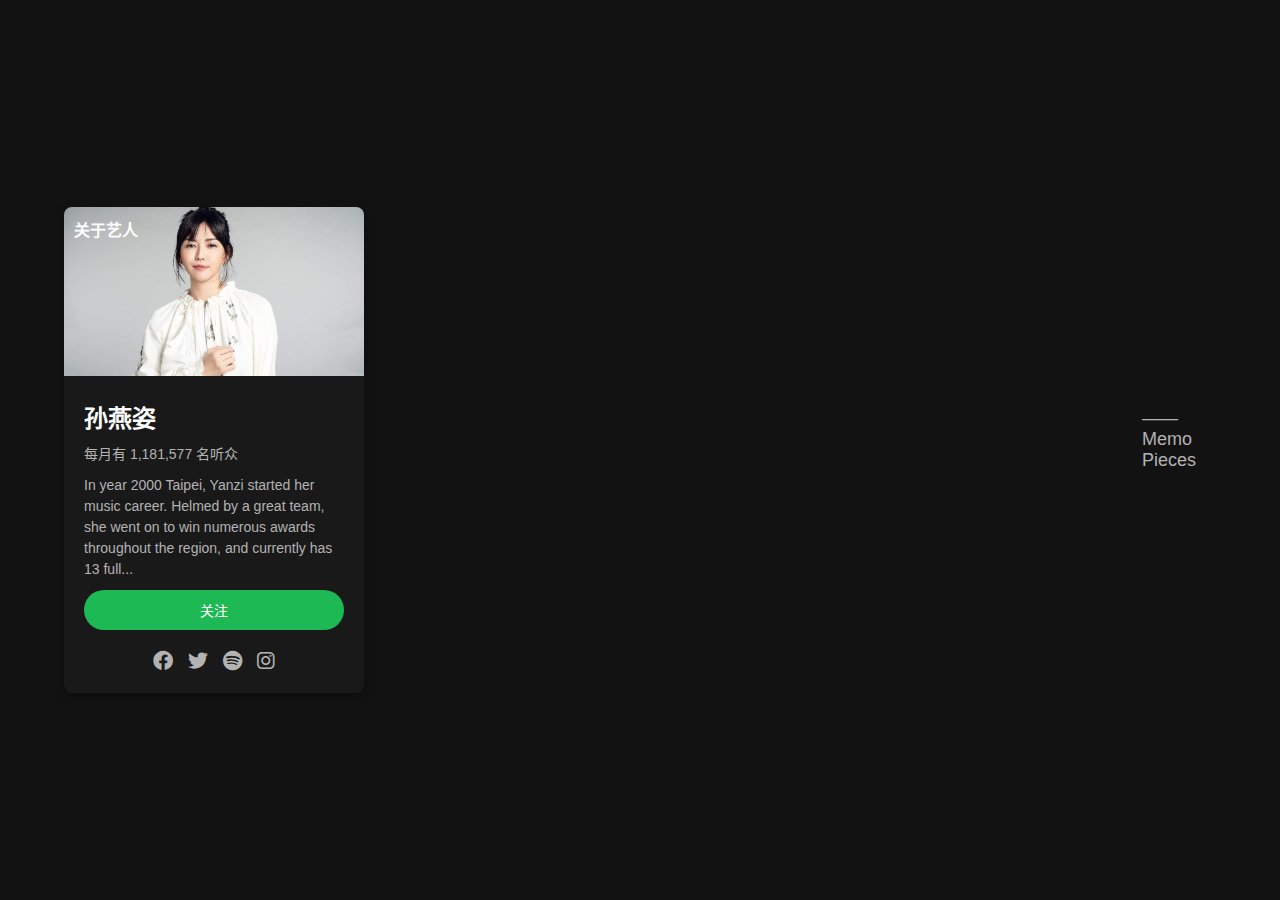
==== weather.html @ ee26a301 "Update weather.html" ====
<!DOCTYPE html>
<html lang="zh-CN">
<head>
    <meta charset="UTF-8">
    <meta name="viewport" content="width=device-width, initial-scale=1.0">
    <title>艺术家页面</title>
    
    <link rel="stylesheet" href="https://cdnjs.cloudflare.com/ajax/libs/font-awesome/6.0.0-beta3/css/all.min.css">
    <style>
        body {
            font-family: Arial, sans-serif;
            background-color: #121212;
            color: #ffffff;
            margin: 0;
            padding: 0;
            display: flex;
            justify-content: center;
            align-items: center;
            height: 100vh;
        }
        .container {
            display: flex;
            justify-content: space-between;
            align-items: center;
            width: 90%;
            max-width: 1200px;
        }
        .artist-card {
            background-color: rgba(28, 28, 28, 0.8);
            border-radius: 8px;
            overflow: hidden;
            width: 300px;
            box-shadow: 0 4px 12px rgba(0, 0, 0, 0.3);
            position: relative;
            font-size: 14px;
            transition: transform 0.3s ease, background-color 0.3s ease;
        }
        .artist-card img {
            width: 100%;
            height: auto;
            transition: opacity 0.3s ease;
        }
        .artist-card:hover img {
            opacity: 0.3;
        }
        .overlay {
            position: absolute;
            top: 10px;
            left: 10px;
            color: white;
            font-size: 16px;
            font-weight: bold;
        }
        .artist-card h2 {
            margin: 20px 0 0;
            padding: 0 20px;
            font-size: 24px;
        }
        .artist-card .listeners {
            margin: 10px 20px 0;
            font-size: 14px;
            line-height: 1.5;
            color: #b3b3b3;
        }
        .artist-card .description {
            margin: 10px 20px;
            font-size: 14px;
            line-height: 1.5;
            color: #b3b3b3;
        }
        .artist-card .follow-btn {
            display: block;
            margin: 10px 20px 20px;
            padding: 10px 0;
            background-color: #1db954;
            color: #fff;
            text-decoration: none;
            border-radius: 25px;
            text-align: center;
            transition: background-color 0.3s;
        }
        .artist-card .follow-btn:hover {
            background-color: #17a74a;
        }
        .social-media {
            display: flex;
            justify-content: center;
            gap: 15px;
            margin-bottom: 20px;
        }
        .social-media a {
            color: #b3b3b3;
            text-decoration: none;
            font-size: 20px;
            transition: color 0.3s;
        }
        .social-media a:hover {
            color: #fff;
        }
        .quote {
            font-size: 24px;
            font-weight: bold;
            padding: 0 20px;
            display: flex;
            flex-direction: column;
            align-items: flex-start;
            position: relative;
        }
        .quote::before {
            content: '';
            width: 30px;
            height: 30px;
            background-image: url(https://cdn.upstairs.cn/blockquote.svg);
            display: inline-block;
            margin: 0;
        }
        .quote::after {
            content: '——Memo Pieces';
            display: block;
            font-size: 18px;
            font-weight: normal;
            margin-top: 10px;
            color: #b3b3b3;
            position: absolute;
            right: 20px;
            bottom: 0;
        }
        @media (max-width: 768px) {
            .container {
                flex-direction: column;
                align-items: center;
                text-align: center;
            }
            .quote {
                margin-top: 2em;
                align-items: left;
            }
        }
        .memos {
            margin-bottom:0.5em;
            width: 100%;
            font-weight: 1000;
        }
        .memos ul {
            list-style-type: none;
            padding-left: 0;
        }
        .load-btn.button-load, .tag-span, .resource-wrapper, .memos__userinfo {
            display: none;
        }
        .quote ul {
            list-style-type: none;
            text-align: left;
        }
    </style>
</head>
<body>
    <div class="container">
        <div class="artist-card">
            <img src="artist-image.jpg" alt="孙燕姿">
            <div class="overlay">关于艺人</div>
            <h2>孙燕姿</h2>
            <p class="listeners">每月有 1,181,577 名听众</p>
            <p class="description">In year 2000 Taipei, Yanzi started her music career. Helmed by a great team, she went on to win numerous awards throughout the region, and currently has 13 full...</p>
            <a href="#" class="follow-btn">关注</a>
            <div class="social-media">
                <a href="https://facebook.com" target="_blank"><i class="fab fa-facebook"></i></a>
                <a href="https://twitter.com" target="_blank"><i class="fab fa-twitter"></i></a>
                <a href="https://douban.com" target="_blank"><i class="fab fa-spotify"></i></a>
                <a href="https://instagram.com" target="_blank"><i class="fab fa-instagram"></i></a>
            </div>
        </div>
        <div class="quote">
            <div id="memos" class="memos">
                <!-- Memos Container -->
            </div>
        </div>
    </div>

    <!-- Your Memos API -->
    <script type="text/javascript">
        var memos = {
            host: 'https://life.upstairs.cn/',  // Your Memos, with '/' end.
            limit: '1',  // Pagination to show.
            creatorId: '101',  // The old instance is 101, and the new instance is 1. 
            domId: '#memos',  // Default #memos.
            username: 'ztshia',  // You can customize the display ID that is not related to memos.
            name: 'Kioto',  // You can customize the displayed full name, that is not related to memos.
        }
    </script>
    <script type="text/javascript" src="assets/js/lazyload.min.js?v=17.8.3"></script>
    <script type="text/javascript" src="assets/js/marked.min.js?v=4.2.2"></script>
    <script type="text/javascript" src="assets/js/view-image.min.js"></script>
    <!-- <script type="text/javascript" src="assets/js/pangu.min.js?v=4.0.7"></script> -->
    <script type="text/javascript" src="assets/js/moment.min.js?v=2.29.4"></script>
    <script type="text/javascript" src="assets/js/moment.twitter.js"></script>
    <script type="text/javascript" src="assets/js/APlayer.min.js"></script>
    <script type="text/javascript" src="assets/js/Meting.min.js"></script>
    <script type="text/javascript" src="assets/js/highlight.min.js"></script>
    <script type="text/javascript" src="assets/js/main.js"></script>
    <script type="text/javascript" src="assets/js/custom.js"></script>
    <script type="text/javascript" src="assets/js/baidu.js"></script>
    <script>hljs.highlightAll();</script>
</body>
</html>
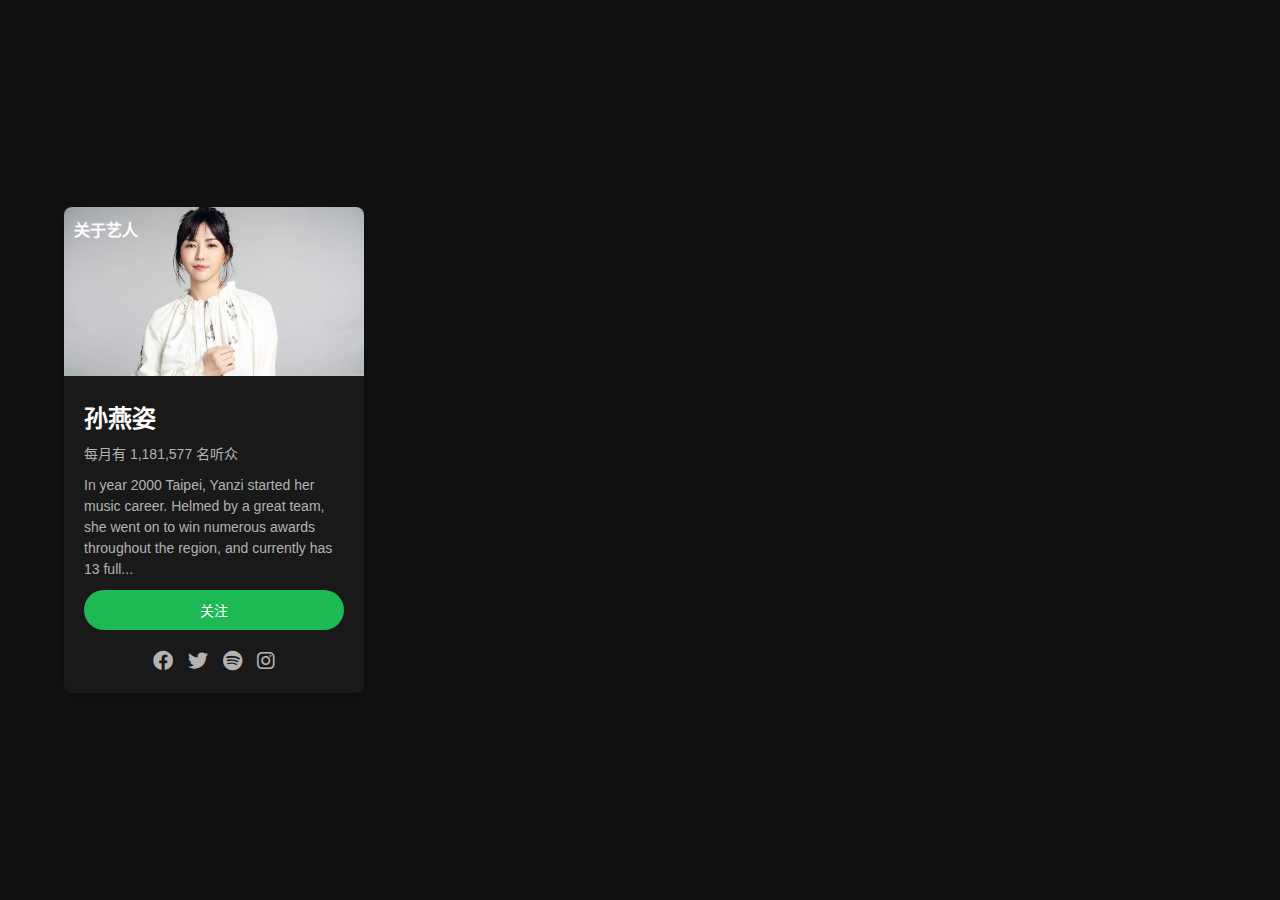
==== commit d0acd4c4: "Update weather.html" ====
--- a/weather.html
+++ b/weather.html
@@ -105,6 +105,7 @@
             flex-direction: column;
             align-items: flex-start;
             position: relative;
+            max-width: 640px;
         }
         .quote::before {
             content: '';
@@ -113,17 +114,6 @@
             background-image: url(https://cdn.upstairs.cn/blockquote.svg);
             display: inline-block;
             margin: 0;
-        }
-        .quote::after {
-            content: '——Memo Pieces';
-            display: block;
-            font-size: 18px;
-            font-weight: normal;
-            margin-top: 10px;
-            color: #b3b3b3;
-            position: absolute;
-            right: 20px;
-            bottom: 0;
         }
         @media (max-width: 768px) {
             .container {
@@ -145,6 +135,8 @@
             list-style-type: none;
             padding-left: 0;
         }
+
+        .memos__meta{text-align: right;font-size:20px;font-weight:400;color:#ddd;}
         .load-btn.button-load, .tag-span, .resource-wrapper, .memos__userinfo {
             display: none;
         }
@@ -180,9 +172,9 @@
     <!-- Your Memos API -->
     <script type="text/javascript">
         var memos = {
-            host: 'https://life.upstairs.cn/',  // Your Memos, with '/' end.
+            host: 'http://10.1.1.8:5229/',  // Your Memos, with '/' end.
             limit: '1',  // Pagination to show.
-            creatorId: '101',  // The old instance is 101, and the new instance is 1. 
+            creatorId: '1',  // The old instance is 101, and the new instance is 1. 
             domId: '#memos',  // Default #memos.
             username: 'ztshia',  // You can customize the display ID that is not related to memos.
             name: 'Kioto',  // You can customize the displayed full name, that is not related to memos.
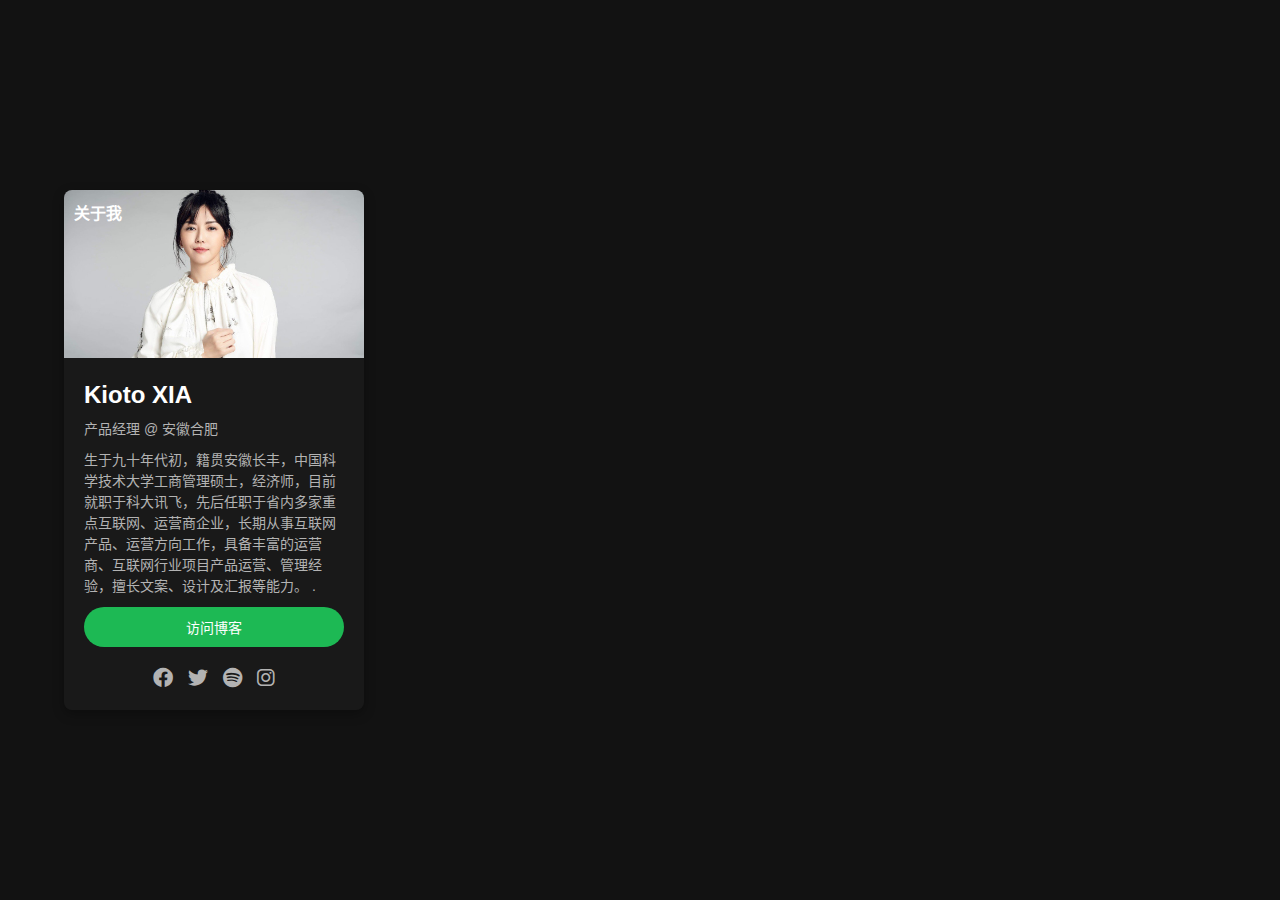
==== commit a866455a: "Update weather.html" ====
--- a/weather.html
+++ b/weather.html
@@ -3,7 +3,7 @@
 <head>
     <meta charset="UTF-8">
     <meta name="viewport" content="width=device-width, initial-scale=1.0">
-    <title>艺术家页面</title>
+    <title>Kioto XIA</title>
     
     <link rel="stylesheet" href="https://cdnjs.cloudflare.com/ajax/libs/font-awesome/6.0.0-beta3/css/all.min.css">
     <style>
@@ -150,16 +150,17 @@
     <div class="container">
         <div class="artist-card">
             <img src="artist-image.jpg" alt="孙燕姿">
-            <div class="overlay">关于艺人</div>
-            <h2>孙燕姿</h2>
-            <p class="listeners">每月有 1,181,577 名听众</p>
-            <p class="description">In year 2000 Taipei, Yanzi started her music career. Helmed by a great team, she went on to win numerous awards throughout the region, and currently has 13 full...</p>
-            <a href="#" class="follow-btn">关注</a>
+            <div class="overlay">关于我</div>
+            <h2>Kioto XIA</h2>
+            <p class="listeners">产品经理 @ 安徽合肥</p>
+            <p class="description">生于九十年代初，籍贯安徽长丰，中国科学技术大学工商管理硕士，经济师，目前就职于科大讯飞，先后任职于省内多家重点互联网、运营商企业，长期从事互联网产品、运营方向工作，具备丰富的运营商、互联网行业项目产品运营、管理经验，擅长文案、设计及汇报等能力。
+                .</p>
+            <a href="#" class="follow-btn">访问博客</a>
             <div class="social-media">
-                <a href="https://facebook.com" target="_blank"><i class="fab fa-facebook"></i></a>
-                <a href="https://twitter.com" target="_blank"><i class="fab fa-twitter"></i></a>
-                <a href="https://douban.com" target="_blank"><i class="fab fa-spotify"></i></a>
-                <a href="https://instagram.com" target="_blank"><i class="fab fa-instagram"></i></a>
+                <a href="https://facebook.com/ztshia" target="_blank"><i class="fab fa-facebook"></i></a>
+                <a href="https://x.com/ztshia" target="_blank"><i class="fab fa-twitter"></i></a>
+                <a href="https://douban.com/people/ztshia" target="_blank"><i class="fab fa-spotify"></i></a>
+                <a href="https://instagram.com/ztshia" target="_blank"><i class="fab fa-instagram"></i></a>
             </div>
         </div>
         <div class="quote">
@@ -172,9 +173,9 @@
     <!-- Your Memos API -->
     <script type="text/javascript">
         var memos = {
-            host: 'http://10.1.1.8:5229/',  // Your Memos, with '/' end.
+            host: 'https://live.upstairs.cn:9999/',  // Your Memos, with '/' end.
             limit: '1',  // Pagination to show.
-            creatorId: '1',  // The old instance is 101, and the new instance is 1. 
+            creatorId: '101',  // The old instance is 101, and the new instance is 1. 
             domId: '#memos',  // Default #memos.
             username: 'ztshia',  // You can customize the display ID that is not related to memos.
             name: 'Kioto',  // You can customize the displayed full name, that is not related to memos.
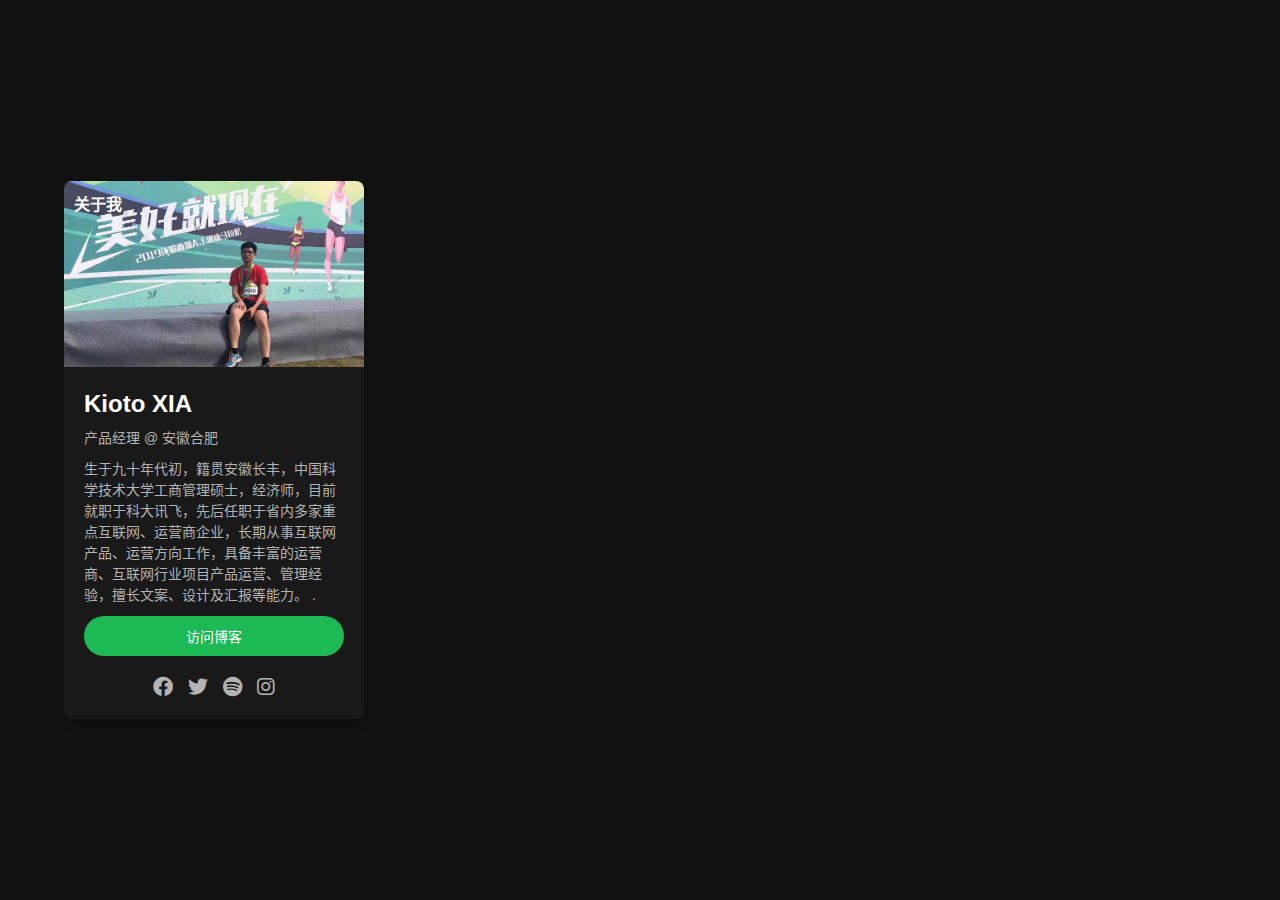
==== commit 183e5145: "update" ====
--- a/weather.html
+++ b/weather.html
@@ -149,7 +149,7 @@
 <body>
     <div class="container">
         <div class="artist-card">
-            <img src="artist-image.jpg" alt="孙燕姿">
+            <img src="assets/img/me.jpg" alt="孙燕姿">
             <div class="overlay">关于我</div>
             <h2>Kioto XIA</h2>
             <p class="listeners">产品经理 @ 安徽合肥</p>
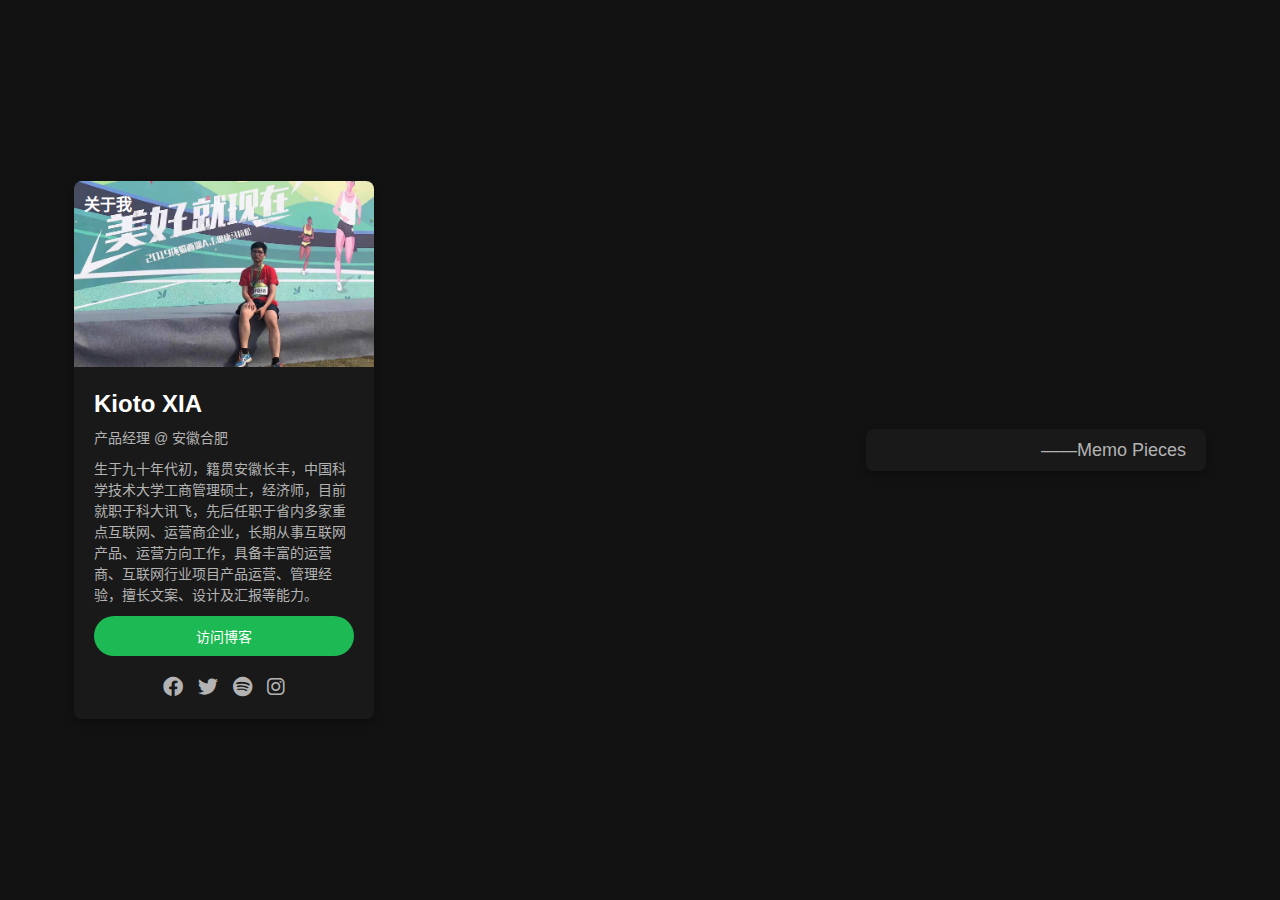
==== commit b688c659: "先更新一下。" ====
--- a/weather.html
+++ b/weather.html
@@ -25,7 +25,7 @@
             width: 90%;
             max-width: 1200px;
         }
-        .artist-card {
+        .card {
             background-color: rgba(28, 28, 28, 0.8);
             border-radius: 8px;
             overflow: hidden;
@@ -34,13 +34,14 @@
             position: relative;
             font-size: 14px;
             transition: transform 0.3s ease, background-color 0.3s ease;
-        }
-        .artist-card img {
+            margin: 10px;
+        }
+        .card img {
             width: 100%;
             height: auto;
             transition: opacity 0.3s ease;
         }
-        .artist-card:hover img {
+        .card:hover img {
             opacity: 0.3;
         }
         .overlay {
@@ -51,24 +52,24 @@
             font-size: 16px;
             font-weight: bold;
         }
-        .artist-card h2 {
+        .card h2 {
             margin: 20px 0 0;
             padding: 0 20px;
             font-size: 24px;
         }
-        .artist-card .listeners {
+        .card .listeners {
             margin: 10px 20px 0;
             font-size: 14px;
             line-height: 1.5;
             color: #b3b3b3;
         }
-        .artist-card .description {
+        .card .description {
             margin: 10px 20px;
             font-size: 14px;
             line-height: 1.5;
             color: #b3b3b3;
         }
-        .artist-card .follow-btn {
+        .card .follow-btn {
             display: block;
             margin: 10px 20px 20px;
             padding: 10px 0;
@@ -79,7 +80,7 @@
             text-align: center;
             transition: background-color 0.3s;
         }
-        .artist-card .follow-btn:hover {
+        .card .follow-btn:hover {
             background-color: #17a74a;
         }
         .social-media {
@@ -106,6 +107,9 @@
             align-items: flex-start;
             position: relative;
             max-width: 640px;
+            height: 100%;
+            background-size: cover;
+            background-position: center;
         }
         .quote::before {
             content: '';
@@ -115,15 +119,26 @@
             display: inline-block;
             margin: 0;
         }
+        .quote::after {
+            content: '——Memo Pieces';
+            display: block;
+            font-size: 18px;
+            font-weight: normal;
+            margin-top: 10px;
+            color: #b3b3b3;
+            position: absolute;
+            right: 20px;
+            bottom: 10px;
+        }
         @media (max-width: 768px) {
             .container {
                 flex-direction: column;
                 align-items: center;
                 text-align: center;
             }
-            .quote {
-                margin-top: 2em;
-                align-items: left;
+            .card, .quote {
+                width: 100%;
+                margin: 10px 0;
             }
         }
         .memos {
@@ -135,8 +150,12 @@
             list-style-type: none;
             padding-left: 0;
         }
-
-        .memos__meta{text-align: right;font-size:20px;font-weight:400;color:#ddd;}
+        .memos__meta {
+            text-align: right;
+            font-size: 20px;
+            font-weight: 400;
+            color: #ddd;
+        }
         .load-btn.button-load, .tag-span, .resource-wrapper, .memos__userinfo {
             display: none;
         }
@@ -148,13 +167,13 @@
 </head>
 <body>
     <div class="container">
-        <div class="artist-card">
+        <div class="card artist-card">
             <img src="assets/img/me.jpg" alt="孙燕姿">
             <div class="overlay">关于我</div>
             <h2>Kioto XIA</h2>
             <p class="listeners">产品经理 @ 安徽合肥</p>
             <p class="description">生于九十年代初，籍贯安徽长丰，中国科学技术大学工商管理硕士，经济师，目前就职于科大讯飞，先后任职于省内多家重点互联网、运营商企业，长期从事互联网产品、运营方向工作，具备丰富的运营商、互联网行业项目产品运营、管理经验，擅长文案、设计及汇报等能力。
-                .</p>
+            </p>
             <a href="#" class="follow-btn">访问博客</a>
             <div class="social-media">
                 <a href="https://facebook.com/ztshia" target="_blank"><i class="fab fa-facebook"></i></a>
@@ -163,7 +182,7 @@
                 <a href="https://instagram.com/ztshia" target="_blank"><i class="fab fa-instagram"></i></a>
             </div>
         </div>
-        <div class="quote">
+        <div class="card quote">
             <div id="memos" class="memos">
                 <!-- Memos Container -->
             </div>
@@ -180,6 +199,25 @@
             username: 'ztshia',  // You can customize the display ID that is not related to memos.
             name: 'Kioto',  // You can customize the displayed full name, that is not related to memos.
         }
+
+        // Function to fetch the memo data and set the background image
+        async function fetchMemoData() {
+            try {
+                const response = await fetch(`${memos.host}api/memo?creatorId=${memos.creatorId}&limit=${memos.limit}`);
+                const data = await response.json();
+                if (data.data.length > 0) {
+                    const imageUrl = data.data[0].resourceList[0]?.externalLink || data.data[0].resourceList[0]?.url;
+                    if (imageUrl) {
+                        document.querySelector('.quote').style.backgroundImage = `url(${imageUrl})`;
+                    }
+                }
+            } catch (error) {
+                console.error('Error fetching memo data:', error);
+            }
+        }
+
+        // Fetch the memo data when the page loads
+        window.onload = fetchMemoData;
     </script>
     <script type="text/javascript" src="assets/js/lazyload.min.js?v=17.8.3"></script>
     <script type="text/javascript" src="assets/js/marked.min.js?v=4.2.2"></script>
@@ -189,10 +227,4 @@
     <script type="text/javascript" src="assets/js/moment.twitter.js"></script>
     <script type="text/javascript" src="assets/js/APlayer.min.js"></script>
     <script type="text/javascript" src="assets/js/Meting.min.js"></script>
-    <script type="text/javascript" src="assets/js/highlight.min.js"></script>
-    <script type="text/javascript" src="assets/js/main.js"></script>
-    <script type="text/javascript" src="assets/js/custom.js"></script>
-    <script type="text/javascript" src="assets/js/baidu.js"></script>
-    <script>hljs.highlightAll();</script>
-</body>
-</html>
+    <script type="
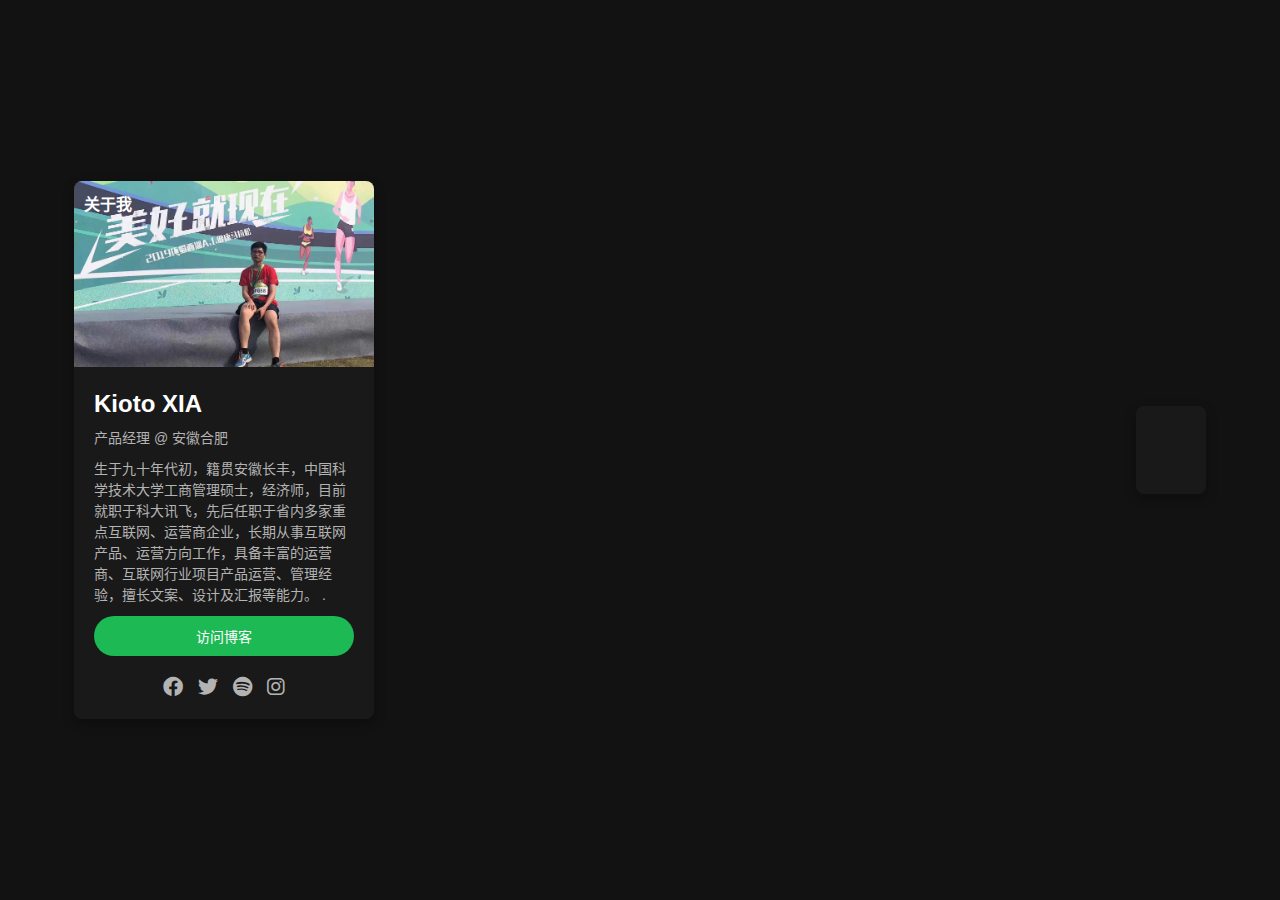
==== commit 80c8fda8: "更新一下" ====
--- a/weather.html
+++ b/weather.html
@@ -24,6 +24,7 @@
             align-items: center;
             width: 90%;
             max-width: 1200px;
+            flex-wrap: wrap;
         }
         .card {
             background-color: rgba(28, 28, 28, 0.8);
@@ -99,17 +100,19 @@
             color: #fff;
         }
         .quote {
-            font-size: 24px;
-            font-weight: bold;
-            padding: 0 20px;
             display: flex;
             flex-direction: column;
             align-items: flex-start;
             position: relative;
-            max-width: 640px;
-            height: 100%;
             background-size: cover;
             background-position: center;
+            background-color: rgba(28, 28, 28, 0.8);
+            height: auto;
+            max-width: 300px;
+            box-shadow: 0 4px 12px rgba(0, 0, 0, 0.3);
+            border-radius: 8px;
+            padding: 20px;
+            margin: 10px;
         }
         .quote::before {
             content: '';
@@ -117,19 +120,14 @@
             height: 30px;
             background-image: url(https://cdn.upstairs.cn/blockquote.svg);
             display: inline-block;
-            margin: 0;
-        }
-        .quote::after {
-            content: '——Memo Pieces';
-            display: block;
-            font-size: 18px;
-            font-weight: normal;
-            margin-top: 10px;
-            color: #b3b3b3;
-            position: absolute;
-            right: 20px;
-            bottom: 10px;
-        }
+            margin-bottom: 10px;
+        }
+        .quote-text {
+            font-size: 24px;
+            font-weight: bold;
+            color: white;
+        }
+     
         @media (max-width: 768px) {
             .container {
                 flex-direction: column;
@@ -150,12 +148,8 @@
             list-style-type: none;
             padding-left: 0;
         }
-        .memos__meta {
-            text-align: right;
-            font-size: 20px;
-            font-weight: 400;
-            color: #ddd;
-        }
+
+        .memos__meta{text-align: right;font-size:20px;font-weight:400;color:#ddd;}
         .load-btn.button-load, .tag-span, .resource-wrapper, .memos__userinfo {
             display: none;
         }
@@ -167,13 +161,13 @@
 </head>
 <body>
     <div class="container">
-        <div class="card artist-card">
+        <div class="card">
             <img src="assets/img/me.jpg" alt="孙燕姿">
             <div class="overlay">关于我</div>
             <h2>Kioto XIA</h2>
             <p class="listeners">产品经理 @ 安徽合肥</p>
             <p class="description">生于九十年代初，籍贯安徽长丰，中国科学技术大学工商管理硕士，经济师，目前就职于科大讯飞，先后任职于省内多家重点互联网、运营商企业，长期从事互联网产品、运营方向工作，具备丰富的运营商、互联网行业项目产品运营、管理经验，擅长文案、设计及汇报等能力。
-            </p>
+                .</p>
             <a href="#" class="follow-btn">访问博客</a>
             <div class="social-media">
                 <a href="https://facebook.com/ztshia" target="_blank"><i class="fab fa-facebook"></i></a>
@@ -182,9 +176,12 @@
                 <a href="https://instagram.com/ztshia" target="_blank"><i class="fab fa-instagram"></i></a>
             </div>
         </div>
-        <div class="card quote">
+        <div class="quote">
             <div id="memos" class="memos">
                 <!-- Memos Container -->
+            </div>
+            <div class="quote-text">
+                <!-- This will be filled with quote text -->
             </div>
         </div>
     </div>
@@ -207,8 +204,12 @@
                 const data = await response.json();
                 if (data.data.length > 0) {
                     const imageUrl = data.data[0].resourceList[0]?.externalLink || data.data[0].resourceList[0]?.url;
+                    const memoText = data.data[0].content;
                     if (imageUrl) {
                         document.querySelector('.quote').style.backgroundImage = `url(${imageUrl})`;
+                    }
+                    if (memoText) {
+                        document.querySelector('.quote-text').textContent = memoText;
                     }
                 }
             } catch (error) {
@@ -227,4 +228,10 @@
     <script type="text/javascript" src="assets/js/moment.twitter.js"></script>
     <script type="text/javascript" src="assets/js/APlayer.min.js"></script>
     <script type="text/javascript" src="assets/js/Meting.min.js"></script>
-    <script type="
+    <script type="text/javascript" src="assets/js/highlight.min.js"></script>
+    <script type="text/javascript" src="assets/js/main.js"></script>
+    <script type="text/javascript" src="assets/js/custom.js"></script>
+    <script type="text/javascript" src="assets/js/baidu.js"></script>
+    <script>hljs.highlightAll();</script>
+</body>
+</html>
